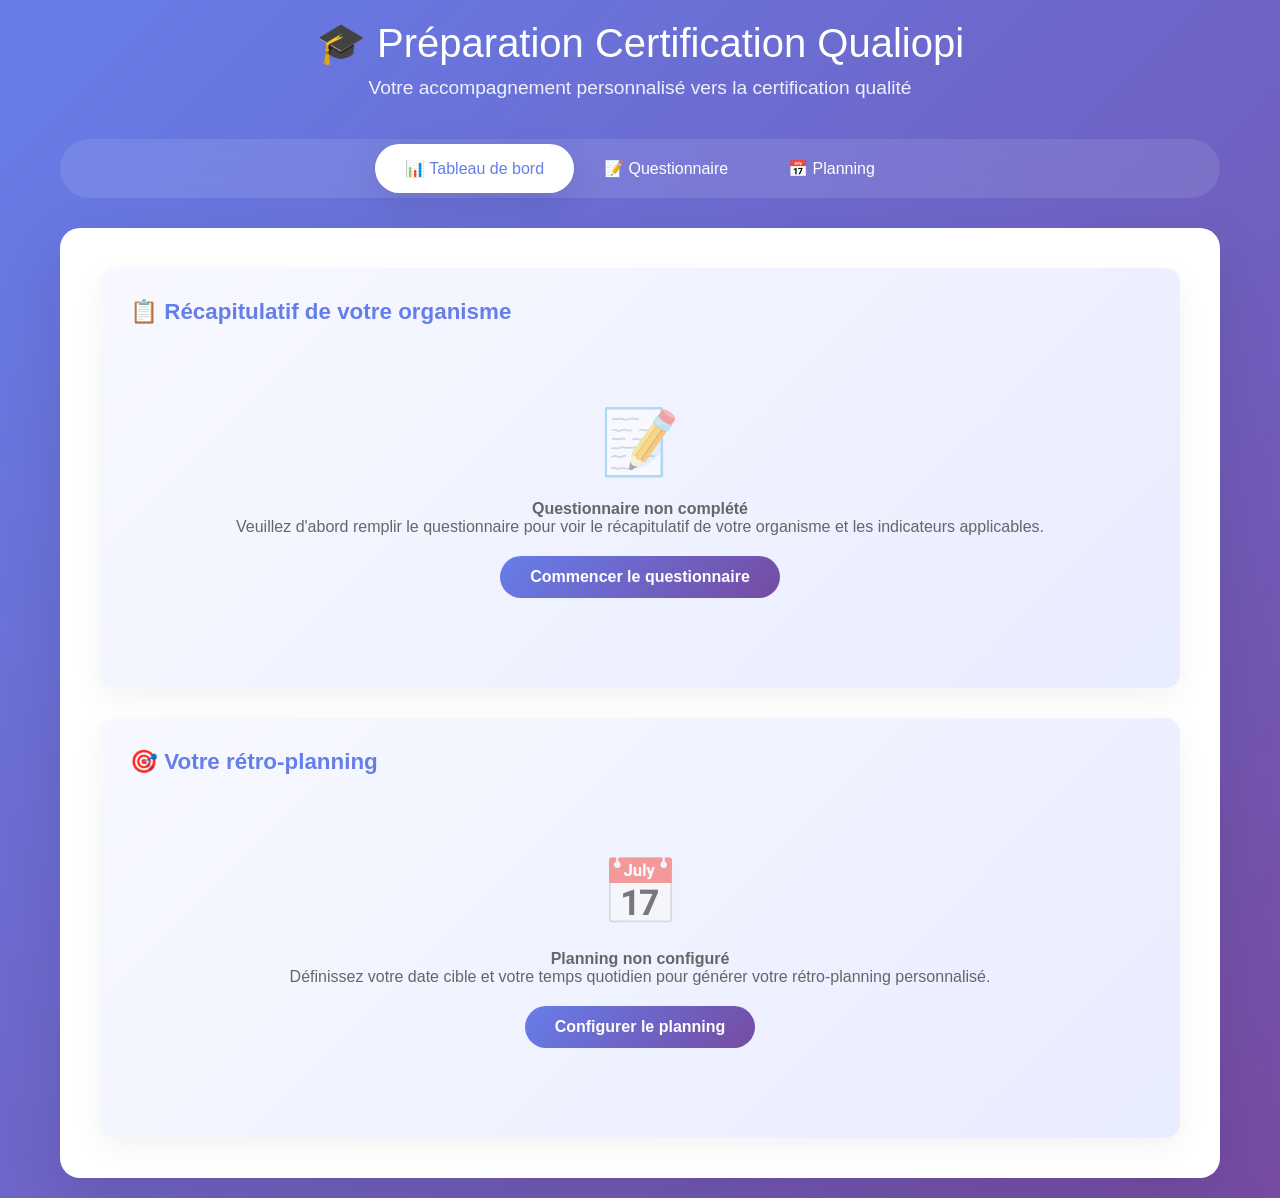
==== index.html @ b95e2dc5 "Update index.html" ====
<!DOCTYPE html>
<html lang="fr">
<head>
    <meta charset="UTF-8">
    <meta name="viewport" content="width=device-width, initial-scale=1.0">
    <title>Préparation Certification Qualiopi</title>
    <style>
        * { margin: 0; padding: 0; box-sizing: border-box; }
        body {
            font-family: 'Segoe UI', Tahoma, Geneva, Verdana, sans-serif;
            background: linear-gradient(135deg, #667eea 0%, #764ba2 100%);
            min-height: 100vh; color: #333;
        }
        .container { max-width: 1200px; margin: 0 auto; padding: 20px; }
        .header { text-align: center; margin-bottom: 40px; color: white; }
        .header h1 { font-size: 2.5em; margin-bottom: 10px; font-weight: 300; }
        .header p { font-size: 1.2em; opacity: 0.9; }

        .nav-tabs {
            display: flex; justify-content: center; margin-bottom: 30px;
            background: rgba(255, 255, 255, 0.1); border-radius: 50px; padding: 5px;
            backdrop-filter: blur(10px);
        }
        .nav-tab {
            padding: 15px 30px; border: none; background: none; color: white; cursor: pointer;
            border-radius: 50px; transition: all 0.3s ease; font-size: 1em; font-weight: 500;
        }
        .nav-tab.active { background: white; color: #667eea; box-shadow: 0 8px 32px rgba(0,0,0,0.1); }
        .nav-tab:hover:not(.active) { background: rgba(255,255,255,0.2); }

        .content-panel { display: none; background: white; border-radius: 20px; padding: 40px; box-shadow: 0 20px 60px rgba(0,0,0,0.1); backdrop-filter: blur(10px); }
        .content-panel.active { display: block; }

        .dashboard-panel { display: grid; gap: 30px; }
        .summary-card, .timeline-card {
            background: linear-gradient(135deg, #f8f9ff 0%, #e8ecff 100%);
            border-radius: 15px; padding: 30px; box-shadow: 0 10px 30px rgba(0,0,0,0.05);
        }
        .summary-card h3, .timeline-card h3 { color: #667eea; margin-bottom: 20px; font-size: 1.4em; }

        .org-info {
            display: grid; grid-template-columns: repeat(auto-fit, minmax(200px, 1fr));
            gap: 20px; margin-bottom: 20px;
        }
        .info-item { background: white; padding: 20px; border-radius: 10px; border-left: 4px solid #667eea; }
        .info-item strong { display: block; color: #667eea; margin-bottom: 5px; font-size: 0.9em; text-transform: uppercase; }

        .form-section { margin-bottom: 40px; background: #f8f9ff; border-radius: 15px; padding: 30px; }
        .form-section h3 { color: #667eea; margin-bottom: 20px; border-bottom: 2px solid #e8ecff; padding-bottom: 10px; }
        .form-group { margin-bottom: 20px; }
        .form-group label { display: block; margin-bottom: 8px; font-weight: 600; color: #555; }
        .form-group input, .form-group select, .form-group textarea {
            width: 100%; padding: 12px 16px; border: 2px solid #e8ecff; border-radius: 8px; font-size: 1em; transition: border-color 0.3s ease;
        }
        .form-group input:focus, .form-group select:focus, .form-group textarea:focus { outline: none; border-color: #667eea; }

        .checkbox-group { display: grid; grid-template-columns: repeat(auto-fit, minmax(200px, 1fr)); gap: 15px; }
        .checkbox-item { display: flex; align-items: center; padding: 12px; background: white; border-radius: 8px; border: 2px solid #e8ecff; cursor: pointer; transition: all 0.3s ease; }
        .checkbox-item:hover { border-color: #667eea; background: #f8f9ff; }
        .checkbox-item input[type="checkbox"] { width: auto; margin-right: 10px; }

        /* Timeline */
        .timeline { position: relative; margin: 30px 0; }
        .timeline-line {
            position: absolute; top: 0; left: 50%; width: 4px; height: 100%;
            background: linear-gradient(to bottom, #667eea, #764ba2); border-radius: 2px; transform: translateX(-50%);
        }
        .timeline-progress {
            position: absolute; top: 0; left: 50%; width: 4px; height: 0%;
            background: #4ade80; border-radius: 2px; transform: translateX(-50%); transition: height 0.5s ease;
        }
        .timeline-item { display: flex; margin-bottom: 30px; position: relative; }
        .timeline-item:nth-child(odd) .timeline-content { margin-right: auto; margin-left: 0; text-align: right; }
        .timeline-item:nth-child(even) .timeline-content { margin-left: auto; margin-right: 0; text-align: left; }
        .timeline-content {
            width: 45%; background: white; padding: 20px; border-radius: 15px; box-shadow: 0 5px 20px rgba(0,0,0,0.08); position: relative;
        }
        .timeline-dot {
            position: absolute; left: 50%; top: 20px; width: 20px; height: 20px; background: #667eea;
            border: 4px solid white; border-radius: 50%; transform: translateX(-50%); z-index: 2; box-shadow: 0 2px 10px rgba(0,0,0,0.2);
        }
        .timeline-dot.completed { background: #4ade80; }
        .timeline-dot.current { background: #f59e0b; animation: pulse 2s infinite; }
        @keyframes pulse {
            0% { box-shadow: 0 0 0 0 rgba(245,158,11,0.7); }
            70% { box-shadow: 0 0 0 10px rgba(245,158,11,0); }
            100% { box-shadow: 0 0 0 0 rgba(245,158,11,0); }
        }
        .timeline-content h4 { color: #667eea; margin-bottom: 10px; }
        .timeline-content .date { color: #666; font-size: 0.9em; margin-bottom: 10px; }
        .timeline-content .status { display: inline-block; padding: 4px 12px; border-radius: 20px; font-size: 0.8em; font-weight: 600; }
        .status.completed { background: #dcfce7; color: #166534; }
        .status.current { background: #fef3c7; color: #92400e; }
        .status.upcoming { background: #f1f5f9; color: #475569; }

        /* Buttons */
        .btn {
            display: inline-block; padding: 12px 30px; border: none; border-radius: 25px;
            font-size: 1em; font-weight: 600; cursor: pointer; text-decoration: none; text-align: center; transition: all 0.3s ease;
        }
        .btn-primary { background: linear-gradient(135deg, #667eea 0%, #764ba2 100%); color: white; }
        .btn-primary:hover { transform: translateY(-2px); box-shadow: 0 10px 25px rgba(102,126,234,0.3); }
        .btn-secondary { background: #f8f9ff; color: #667eea; border: 2px solid #667eea; }
        .btn-secondary:hover { background: #667eea; color: white; }

        .form-actions { text-align: center; margin-top: 40px; }

        /* Responsive */
        @media (max-width: 768px) {
            .timeline-line, .timeline-progress { left: 30px; }
            .timeline-dot { left: 30px; }
            .timeline-content { width: calc(100% - 80px); margin-left: 60px !important; margin-right: 0 !important; text-align: left !important; }
            .org-info { grid-template-columns: 1fr; }
            .checkbox-group { grid-template-columns: 1fr; }
            .nav-tabs { flex-direction: column; border-radius: 15px; }
            .nav-tab { border-radius: 10px; }
        }

        .empty-state { text-align: center; padding: 60px 20px; color: #666; }
        .empty-state-icon { font-size: 4em; margin-bottom: 20px; opacity: 0.5; }
        .alert { padding: 15px 20px; border-radius: 10px; margin-bottom: 20px; border-left: 4px solid; }
        .alert-info { background: #e0f2fe; border-color: #0288d1; color: #01579b; }
    </style>
</head>
<body>
    <div class="container">
        <header class="header">
            <h1>🎓 Préparation Certification Qualiopi</h1>
            <p>Votre accompagnement personnalisé vers la certification qualité</p>
        </header>

        <nav class="nav-tabs">
            <button class="nav-tab active" onclick="switchTab('dashboard')">📊 Tableau de bord</button>
            <button class="nav-tab" onclick="switchTab('questionnaire')">📝 Questionnaire</button>
            <button class="nav-tab" onclick="switchTab('planning')">📅 Planning</button>
        </nav>

        <!-- Dashboard Panel -->
        <div id="dashboard" class="content-panel active">
            <div class="dashboard-panel">
                <div class="summary-card">
                    <h3>📋 Récapitulatif de votre organisme</h3>
                    <div id="organizationSummary">
                        <div class="empty-state">
                            <div class="empty-state-icon">📝</div>
                            <h4>Questionnaire non complété</h4>
                            <p>Veuillez d'abord remplir le questionnaire pour voir le récapitulatif de votre organisme et les indicateurs applicables.</p>
                            <button class="btn btn-primary" onclick="switchTab('questionnaire')" style="margin-top: 20px;">
                                Commencer le questionnaire
                            </button>
                        </div>
                    </div>
                </div>

                <div class="timeline-card">
                    <h3>🎯 Votre rétro-planning</h3>
                    <div id="timelineSummary">
                        <div class="empty-state">
                            <div class="empty-state-icon">📅</div>
                            <h4>Planning non configuré</h4>
                            <p>Définissez votre date cible et votre temps quotidien pour générer votre rétro-planning personnalisé.</p>
                            <button class="btn btn-primary" onclick="switchTab('planning')" style="margin-top: 20px;">
                                Configurer le planning
                            </button>
                        </div>
                    </div>
                </div>
            </div>
        </div>

        <!-- Questionnaire Panel -->
        <div id="questionnaire" class="content-panel">
            <div class="alert alert-info">
                <strong>Information :</strong> Ce questionnaire nous permet d'identifier les 32 indicateurs Qualiopi applicables à votre organisme et de personnaliser votre préparation.
            </div>

            <form id="qualiopi-form">
                <!-- Section 1 -->
                <div class="form-section">
                    <h3>🏢 Informations générales sur votre organisme</h3>
                    <div class="form-group">
                        <label for="orgName">Nom de l'organisme *</label>
                        <input type="text" id="orgName" name="orgName" required>
                    </div>
                    <div class="form-group">
                        <label for="orgSize">Taille de l'organisme *</label>
                        <select id="orgSize" name="orgSize" required>
                            <option value="">Sélectionnez...</option>
                            <option value="independent">Formateur indépendant (auto-entrepreneur/micro-entreprise)</option>
                            <option value="small">Petite structure (2-10 salariés)</option>
                            <option value="medium">Structure moyenne (11-50 salariés)</option>
                            <option value="large">Grande structure (50+ salariés)</option>
                        </select>
                    </div>
                    <div class="form-group">
                        <label for="hasNDA">Avez-vous un Numéro de Déclaration d'Activité (NDA) ? *</label>
                        <select id="hasNDA" name="hasNDA" required>
                            <option value="">Sélectionnez...</option>
                            <option value="yes">Oui, j'ai un NDA</option>
                            <option value="pending">En cours d'obtention</option>
                            <option value="no">Non, pas encore</option>
                        </select>
                    </div>
                    <div class="form-group">
                        <label for="isNewEntrant">Êtes-vous un "nouvel entrant" ? *</label>
                        <select id="isNewEntrant" name="isNewEntrant" required>
                            <option value="">Sélectionnez...</option>
                            <option value="yes">Oui (première année d'activité ou nouveau type d'action)</option>
                            <option value="no">Non</option>
                        </select>
                    </div>
                </div>

                <!-- Section 2 -->
                <div class="form-section">
                    <h3>🎯 Types d'activités proposées</h3>
                    <div class="form-group">
                        <label>Quelles catégories d'actions proposez-vous ? (plusieurs choix possibles) *</label>
                        <div class="checkbox-group">
                            <div class="checkbox-item">
                                <input type="checkbox" id="activity-formation" name="activities" value="formation">
                                <label for="activity-formation">Actions de formation</label>
                            </div>
                            <div class="checkbox-item">
                                <input type="checkbox" id="activity-vae" name="activities" value="vae">
                                <label for="activity-vae">VAE (Validation des Acquis de l'Expérience)</label>
                            </div>
                            <div class="checkbox-item">
                                <input type="checkbox" id="activity-cbc" name="activities" value="cbc">
                                <label for="activity-cbc">Bilans de compétences (CBC)</label>
                            </div>
                            <div class="checkbox-item">
                                <input type="checkbox" id="activity-cfa" name="activities" value="cfa">
                                <label for="activity-cfa">Actions de formation par apprentissage (CFA)</label>
                            </div>
                        </div>
                    </div>
                </div>

                <!-- Section 3 -->
                <div class="form-section">
                    <h3>📚 Caractéristiques de vos formations</h3>
                    <div class="form-group">
                        <label>Vos formations sont-elles certifiantes ? *</label>
                        <div class="checkbox-group">
                            <div class="checkbox-item">
                                <input type="checkbox" id="certifying-yes" name="certifying" value="yes">
                                <label for="certifying-yes">Oui, certaines formations sont certifiantes</label>
                            </div>
                            <div class="checkbox-item">
                                <input type="checkbox" id="certifying-no" name="certifying" value="no">
                                <label for="certifying-no">Non, formations non certifiantes uniquement</label>
                            </div>
                        </div>
                    </div>
                    <div class="form-group">
                        <label for="trainingDuration">Durée typique de vos formations</label>
                        <select id="trainingDuration" name="trainingDuration">
                            <option value="">Sélectionnez...</option>
                            <option value="short">Formations courtes (moins de 2 jours)</option>
                            <option value="medium">Formations moyennes (2-10 jours)</option>
                            <option value="long">Formations longues (plus de 10 jours)</option>
                            <option value="mixed">Mix de durées différentes</option>
                        </select>
                    </div>
                    <div class="form-group">
                        <label>Modalités de formation proposées *</label>
                        <div class="checkbox-group">
                            <div class="checkbox-item">
                                <input type="checkbox" id="modality-presential" name="modalities" value="presential">
                                <label for="modality-presential">Présentiel</label>
                            </div>
                            <div class="checkbox-item">
                                <input type="checkbox" id="modality-distance" name="modalities" value="distance">
                                <label for="modality-distance">À distance (visioconférence)</label>
                            </div>
                            <div class="checkbox-item">
                                <input type="checkbox" id="modality-elearning" name="modalities" value="elearning">
                                <label for="modality-elearning">E-learning (plateforme LMS)</label>
                            </div>
                            <div class="checkbox-item">
                                <input type="checkbox" id="modality-blended" name="modalities" value="blended">
                                <label for="modality-blended">Mixte (blended learning)</label>
                            </div>
                        </div>
                    </div>
                </div>

                <!-- Section 4 -->
                <div class="form-section">
                    <h3>👥 Organisation et ressources</h3>
                    <div class="form-group">
                        <label for="hasOwnLocals">Disposez-vous de locaux propres ?</label>
                        <select id="hasOwnLocals" name="hasOwnLocals">
                            <option value="">Sélectionnez...</option>
                            <option value="yes">Oui</option>
                            <option value="no">Non (intervention chez le client/location)</option>
                            <option value="mixed">Les deux</option>
                        </select>
                    </div>
                    <div class="form-group">
                        <label for="usesSoustraitance">Faites-vous appel à la sous-traitance ?</label>
                        <select id="usesSoustraitance" name="usesSoustraitance">
                            <option value="">Sélectionnez...</option>
                            <option value="yes">Oui</option>
                            <option value="no">Non</option>
                        </select>
                    </div>
                    <div class="form-group">
                        <label for="isMultiSite">Êtes-vous multi-sites ?</label>
                        <select id="isMultiSite" name="isMultiSite">
                            <option value="">Sélectionnez...</option>
                            <option value="yes">Oui</option>
                            <option value="no">Non</option>
                        </select>
                    </div>
                </div>

                <div class="form-actions">
                    <button type="submit" class="btn btn-primary">Générer mon récapitulatif</button>
                </div>
            </form>
        </div>

        <!-- Planning Panel -->
        <div id="planning" class="content-panel">
            <div class="alert alert-info">
                <strong>Planification :</strong> Définissez votre date cible et le temps que vous souhaitez consacrer quotidiennement à la préparation pour générer votre rétro-planning.
            </div>

            <form id="planning-form" class="form-section">
                <h3>📅 Configuration du planning</h3>
                <div class="form-group">
                    <label for="targetDate">Date cible pour obtenir la certification *</label>
                    <input type="date" id="targetDate" name="targetDate" required>
                </div>
                <div class="form-group">
                    <label for="dailyTime">Temps quotidien consacré à la préparation (en heures) *</label>
                    <select id="dailyTime" name="dailyTime" required>
                        <option value="">Sélectionnez...</option>
                        <option value="0.5">30 minutes par jour</option>
                        <option value="1">1 heure par jour</option>
                        <option value="2">2 heures par jour</option>
                        <option value="4">4 heures par jour</option>
                        <option value="8">Temps plein (8h par jour)</option>
                    </select>
                </div>
                <div class="form-actions">
                    <button type="submit" class="btn btn-primary">Générer le rétro-planning</button>
                </div>
            </form>

            <div id="timelineContainer" style="display: none;">
                <h3>🎯 Votre rétro-planning personnalisé</h3>
                <div class="timeline" id="timeline"><!-- Timeline --></div>
            </div>
        </div>
    </div>

    <script>
        // Data storage
        let organizationData = {};
        let planningData = {};

        // Tabs
        function switchTab(tabName) {
            document.querySelectorAll('.nav-tab').forEach(tab => tab.classList.remove('active'));
            const btn = document.querySelector(`.nav-tab[onclick="switchTab('${tabName}')"]`);
            if (btn) btn.classList.add('active');

            document.querySelectorAll('.content-panel').forEach(panel => panel.classList.remove('active'));
            const panel = document.getElementById(tabName);
            if (panel) panel.classList.add('active');
        }

        // Forms
        document.getElementById('qualiopi-form').addEventListener('submit', function(e) {
            e.preventDefault();
            processQuestionnaire();
        });
        document.getElementById('planning-form').addEventListener('submit', function(e) {
            e.preventDefault();
            processPlanning();
        });

        function processQuestionnaire() {
          const formEl = document.getElementById('qualiopi-form');
          const formData = new FormData(formEl);
          organizationData = {};
        
          // 1) Champs "simples"
          for (let [key, value] of formData.entries()) {
            if (organizationData[key]) {
              if (Array.isArray(organizationData[key])) organizationData[key].push(value);
              else organizationData[key] = [organizationData[key], value];
            } else {
              organizationData[key] = value;
            }
          }
        
          // 2) Checkbox / multi-choix (on force des tableaux propres)
          const activities = [];
          document.querySelectorAll('input[name="activities"]:checked').forEach(cb => activities.push(cb.value));
          organizationData.activities = activities;
        
          const modalities = [];
          document.querySelectorAll('input[name="modalities"]:checked').forEach(cb => modalities.push(cb.value));
          organizationData.modalities = modalities;
        
          const certifying = [];
          document.querySelectorAll('input[name="certifying"]:checked').forEach(cb => certifying.push(cb.value));
          organizationData.certifying = certifying;
        
          // 3) Sauvegarde locale (✅ la ligne conseillée)
          localStorage.setItem('qualiopi_organization_data', JSON.stringify(organizationData));
        
          // 4) UI
          updateOrganizationSummary();
          switchTab('dashboard');
        }


        function updateOrganizationSummary() {
            const summaryContainer = document.getElementById('organizationSummary');
            const applicableIndicators = getApplicableIndicators();
            
            summaryContainer.innerHTML = `
                <div class="org-info">
                    <div class="info-item">
                        <strong>Organisme</strong>
                        <div>${organizationData.orgName || 'Non renseigné'}</div>
                    </div>
                    <div class="info-item">
                        <strong>Taille</strong>
                        <div>${getOrgSizeLabel(organizationData.orgSize)}</div>
                    </div>
                    <div class="info-item">
                        <strong>NDA</strong>
                        <div>${getNDALabel(organizationData.hasNDA)}</div>
                    </div>
                    <div class="info-item">
                        <strong>Statut</strong>
                        <div>${organizationData.isNewEntrant === 'yes' ? 'Nouvel entrant' : 'Établi'}</div>
                    </div>
                    <div class="info-item">
                        <strong>Activités</strong>
                        <div>${getActivitiesLabel(organizationData.activities)}</div>
                    </div>
                    <div class="info-item">
                        <strong>Modalités</strong>
                        <div>${getModalitiesLabel(organizationData.modalities)}</div>
                    </div>
                </div>
                
                <div style="margin-top: 30px;">
                    <h4 style="color: #667eea; margin-bottom: 15px;">📊 Indicateurs Qualiopi applicables</h4>
                    <div style="background: white; padding: 20px; border-radius: 10px;">
                        <p><strong>${applicableIndicators.total} indicateurs</strong> sur 32 sont applicables à votre organisme :</p>
                        <ul style="margin-top: 10px; padding-left: 20px;">
                            <li><strong>${applicableIndicators.mandatory}</strong> indicateurs socles (obligatoires pour tous)</li>
                            <li><strong>${applicableIndicators.specific}</strong> indicateurs spécifiques à vos activités</li>
                            ${organizationData.isNewEntrant === 'yes' ? '<li><strong>Modalités adaptées</strong> pour nouveaux entrants sur certains indicateurs</li>' : ''}
                        </ul>
                    </div>
                </div>

                <div style="margin-top: 20px; text-align: center;">
                    <button class="btn btn-secondary" onclick="switchTab('questionnaire')">Modifier les informations</button>
                </div>
            `;
        }

        function getApplicableIndicators() {
            const acts = organizationData.activities || [];
            const cert = organizationData.certifying || [];

            let mandatory = 23; // socle
            let specific = 0;
            if (acts.includes('vae')) specific += 1;
            if (acts.includes('cbc')) specific += 1;
            if (acts.includes('cfa')) specific += 8;
            if (cert.includes('yes')) specific += 2;

            return { total: mandatory + specific, mandatory, specific };
        }

        function processPlanning() {
            const formData = new FormData(document.getElementById('planning-form'));
            planningData = {};
            for (let [key, value] of formData.entries()) planningData[key] = value;

            generateTimeline();
            updateTimelineSummary();
        }

        function generateTimeline() {
            const targetDate = new Date(planningData.targetDate);
            const timeline = [];
            
            const milestones = [
                {
                    name: "Préparation documentation",
                    description: "Rassemblement des documents administratifs et préparation du dossier",
                    daysBeforeTarget: 180,
                    duration: 30,
                    type: "preparation",
                    link: "preparation_documentation_page.html" // exemple
                },
                {
                    name: "Recevabilité",
                    description: "Dépôt du dossier et examen de recevabilité",
                    daysBeforeTarget: 150,
                    duration: 15,
                    type: "administrative",
                    link: "recevabilite_page.html"
                },
                {
                    name: "Préparation audit initial",
                    description: "Mise en place des processus et préparation des preuves",
                    daysBeforeTarget: 120,
                    duration: 90,
                    type: "preparation",
                    link: ""
                },
                {
                    name: "Audit initial",
                    description: "Audit sur site par l'organisme certificateur",
                    daysBeforeTarget: 30,
                    duration: 1,
                    type: "audit",
                    link: ""
                },
                {
                    name: "Certification obtenue",
                    description: "Obtention du certificat Qualiopi (valable 3 ans)",
                    daysBeforeTarget: 0,
                    duration: 0,
                    type: "certification",
                    link: ""
                }
            ];
            milestones.forEach(milestone => {
              // start = date de début
              const start = new Date(targetDate);
              start.setDate(start.getDate() - milestone.daysBeforeTarget);
            
              // end = date de fin
              const end = new Date(start);
              end.setDate(end.getDate() + milestone.duration);
            
              // --- Stockage générique (clé dérivée du nom) ---
              const key = 'ms_' + milestone.name
                .normalize('NFD').replace(/[\u0300-\u036f]/g, '') // enlève accents
                .toLowerCase()
                .replace(/\s+/g, '_'); // espaces -> underscore
            
              // ⚠️ astuce anti décalage fuseau : on stocke en AAAA-MM-JJ
              const startStr = start.toISOString().split('T')[0];
              const endStr   = end.toISOString().split('T')[0];
            
              localStorage.setItem(key, JSON.stringify({ start: startStr, end: endStr }));
            
              // --- Pousse dans la timeline (date = start pour ta fonction existante) ---
              timeline.push({
                ...milestone,
                date: start,
                start,          // dispo si tu veux l'utiliser plus tard
                end,            // idem
                status: getTimelineStatus(start, end)
              });
            });

displayTimeline(timeline);

// Maintenant, la fonction ne recalcule plus endDate : elle reçoit start et end
function getTimelineStatus(start, end) {
  const today = new Date();
  if (today > end) return 'completed';
  if (today >= start && today <= end) return 'current';
  return 'upcoming';
}
        
        function displayTimeline(timeline) {
            const container = document.getElementById('timeline');
            const timelineContainer = document.getElementById('timelineContainer');
            
            let timelineHTML = '';
            let completedCount = 0;
            
            timeline.forEach((item) => {
                if (item.status === 'completed') completedCount++;

                const buttonHTML = item.link && item.link.trim() !== ""
                    ? `
                    <div style="margin-top:10px">
                        <a href="${item.link}" class="btn btn-primary" style="text-decoration:none;">
                            Ouvrir la page liée
                        </a>
                    </div>`
                    : `
                    <div style="margin-top:10px">
                        <button class="btn btn-primary" style="opacity:.6; cursor:not-allowed;" disabled title="Lien à venir">
                            Page liée (à venir)
                        </button>
                    </div>`;

                timelineHTML += `
                    <div class="timeline-item">
                        <div class="timeline-dot ${item.status}"></div>
                        <div class="timeline-content">
                            <h4>${item.name}</h4>
                            <div class="date">${formatDate(item.date)}</div>
                            <p>${item.description}</p>
                            <span class="status ${item.status}">
                                ${getStatusLabel(item.status)}
                            </span>
                            ${buttonHTML}
                        </div>
                    </div>
                `;
            });

            container.innerHTML = `
                <div class="timeline-line"></div>
                <div class="timeline-progress" style="height: ${(completedCount / timeline.length) * 100}%"></div>
                ${timelineHTML}
            `;

            timelineContainer.style.display = 'block';
        }

        function updateTimelineSummary() {
            const summaryContainer = document.getElementById('timelineSummary');
            const targetDate = new Date(planningData.targetDate);
            const today = new Date();
            const daysRemaining = Math.ceil((targetDate - today) / (1000 * 60 * 60 * 24));

            summaryContainer.innerHTML = `
                <div class="org-info">
                    <div class="info-item">
                        <strong>Date cible</strong>
                        <div>${formatDate(targetDate)}</div>
                    </div>
                    <div class="info-item">
                        <strong>Jours restants</strong>
                        <div>${daysRemaining > 0 ? daysRemaining : 0} jours</div>
                    </div>
                    <div class="info-item">
                        <strong>Temps quotidien</strong>
                        <div>${planningData.dailyTime}h par jour</div>
                    </div>
                    <div class="info-item">
                        <strong>Temps total estimé</strong>
                        <div>${Math.ceil(Math.max(daysRemaining,0) * parseFloat(planningData.dailyTime || 0))}h</div>
                    </div>
                </div>
                
                <div style="margin-top: 20px; text-align: center;">
                    <button class="btn btn-secondary" onclick="switchTab('planning')">Voir le planning détaillé</button>
                </div>
            `;
        }

        // Utils
        function getOrgSizeLabel(size) {
            const labels = {
                'independent': 'Formateur indépendant',
                'small': 'Petite structure (2-10 salariés)',
                'medium': 'Structure moyenne (11-50 salariés)',
                'large': 'Grande structure (50+ salariés)'
            };
            return labels[size] || 'Non renseigné';
        }
        function getNDALabel(nda) {
            const labels = { 'yes': 'Obtenu', 'pending': 'En cours', 'no': 'À obtenir' };
            return labels[nda] || 'Non renseigné';
        }
        function getActivitiesLabel(activities) {
            const labels = { 'formation': 'Actions de formation', 'vae': 'VAE', 'cbc': 'Bilans de compétences', 'cfa': 'Formation par apprentissage' };
            return (activities || []).map(a => labels[a]).join(', ') || 'Non renseigné';
        }
        function getModalitiesLabel(modalities) {
            const labels = { 'presential': 'Présentiel', 'distance': 'À distance', 'elearning': 'E-learning', 'blended': 'Mixte' };
            return (modalities || []).map(m => labels[m]).join(', ') || 'Non renseigné';
        }
        function getStatusLabel(status) {
            const labels = { 'completed': 'Terminé', 'current': 'En cours', 'upcoming': 'À venir' };
            return labels[status] || status;
        }
        function formatDate(date) {
            return date.toLocaleDateString('fr-FR', { day: 'numeric', month: 'long', year: 'numeric' });
        }

        // Init
        document.addEventListener('DOMContentLoaded', function() {
            const todayStr = new Date().toISOString().split('T')[0];
            const targetInput = document.getElementById('targetDate');
            targetInput.min = todayStr;

            const defaultTarget = new Date();
            defaultTarget.setMonth(defaultTarget.getMonth() + 6);
            targetInput.value = defaultTarget.toISOString().split('T')[0];
        });
    </script>
</body>
</html>
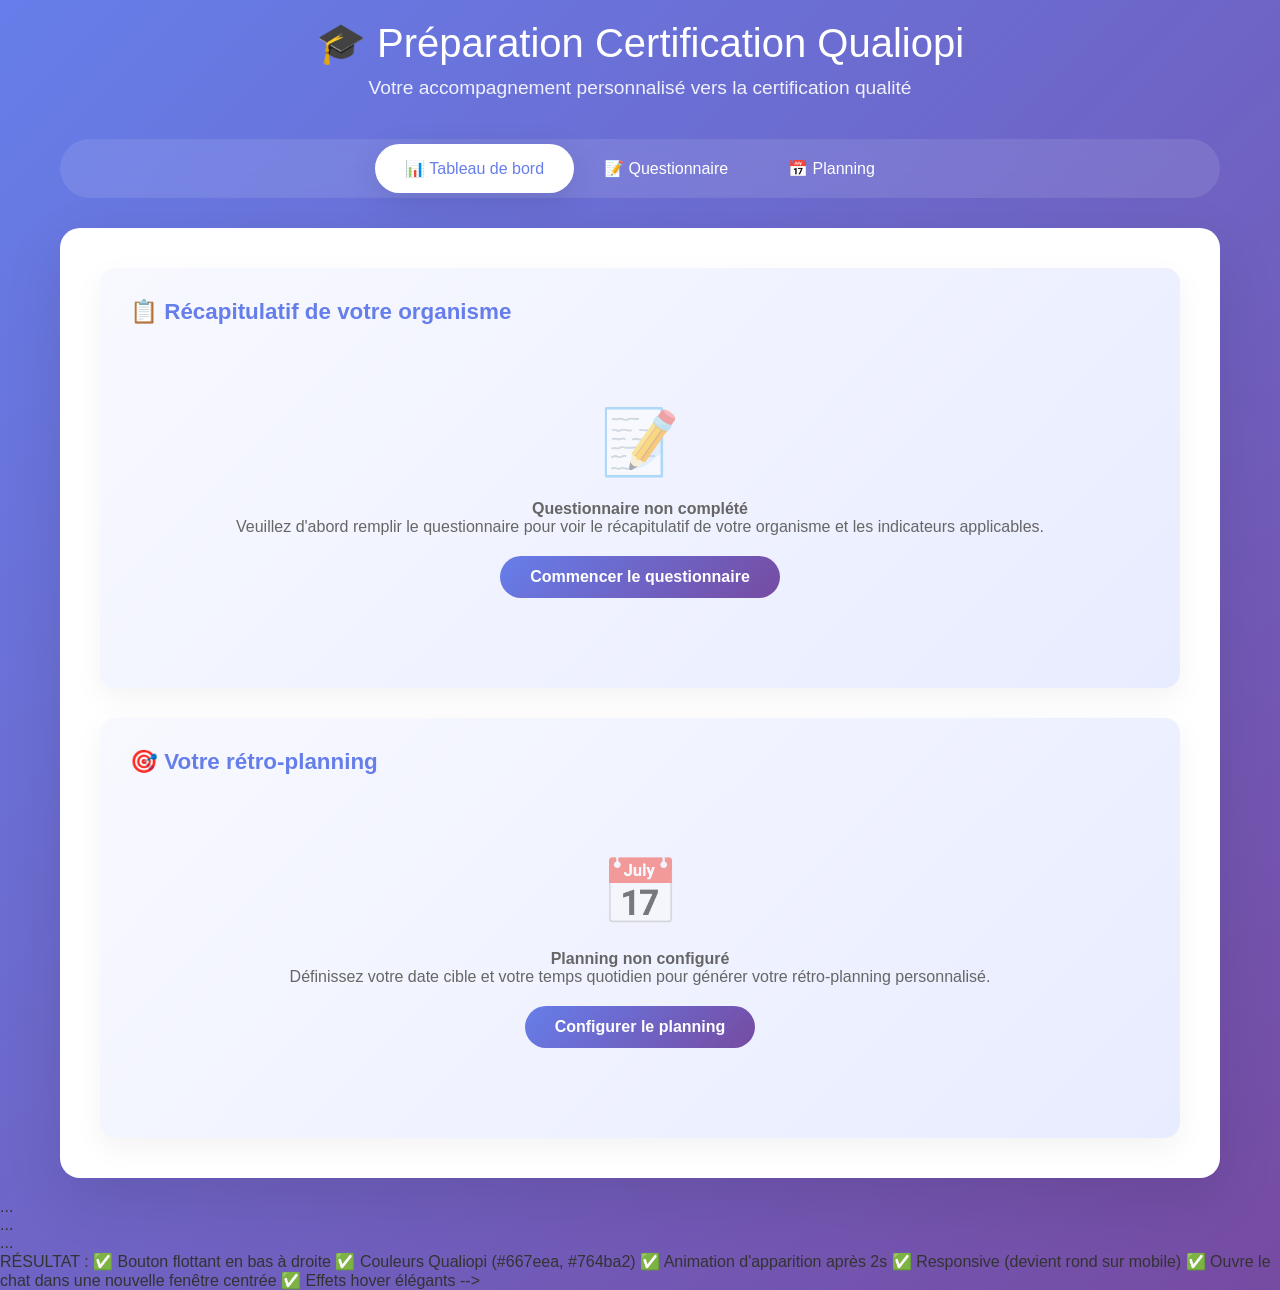
==== commit 7f439e34: "Ajout bouton flottant" ====
--- a/index.html
+++ b/index.html
@@ -419,7 +419,6 @@
           switchTab('dashboard');
         }
 
-
         function updateOrganizationSummary() {
             const summaryContainer = document.getElementById('organizationSummary');
             const applicableIndicators = getApplicableIndicators();
@@ -504,7 +503,7 @@
                     daysBeforeTarget: 180,
                     duration: 30,
                     type: "preparation",
-                    link: "preparation_documentation_page.html" // exemple
+                    link: "preparation_documentation_page.html"
                 },
                 {
                     name: "Recevabilité",
@@ -520,7 +519,7 @@
                     daysBeforeTarget: 120,
                     duration: 90,
                     type: "preparation",
-                    link: ""
+                    link: "preparation_audit_initial_page.html"
                 },
                 {
                     name: "Audit initial",
@@ -528,7 +527,7 @@
                     daysBeforeTarget: 30,
                     duration: 1,
                     type: "audit",
-                    link: ""
+                    link: "audit-initial-page.html"
                 },
                 {
                     name: "Certification obtenue",
@@ -539,6 +538,7 @@
                     link: ""
                 }
             ];
+            
             milestones.forEach(milestone => {
               // start = date de début
               const start = new Date(targetDate);
@@ -570,15 +570,16 @@
               });
             });
 
-displayTimeline(timeline);
-
-// Maintenant, la fonction ne recalcule plus endDate : elle reçoit start et end
-function getTimelineStatus(start, end) {
-  const today = new Date();
-  if (today > end) return 'completed';
-  if (today >= start && today <= end) return 'current';
-  return 'upcoming';
-}
+            displayTimeline(timeline);
+        }
+
+        // Maintenant, la fonction ne recalcule plus endDate : elle reçoit start et end
+        function getTimelineStatus(start, end) {
+          const today = new Date();
+          if (today > end) return 'completed';
+          if (today >= start && today <= end) return 'current';
+          return 'upcoming';
+        }
         
         function displayTimeline(timeline) {
             const container = document.getElementById('timeline');
@@ -594,13 +595,13 @@
                     ? `
                     <div style="margin-top:10px">
                         <a href="${item.link}" class="btn btn-primary" style="text-decoration:none;">
-                            Ouvrir la page liée
+                            Accéder à cette étape
                         </a>
                     </div>`
                     : `
                     <div style="margin-top:10px">
-                        <button class="btn btn-primary" style="opacity:.6; cursor:not-allowed;" disabled title="Lien à venir">
-                            Page liée (à venir)
+                        <button class="btn btn-primary" style="opacity:.6; cursor:not-allowed;" disabled title="Cette étape n'est pas encore disponible">
+                            Étape à venir
                         </button>
                     </div>`;
 
@@ -700,8 +701,195 @@
             const defaultTarget = new Date();
             defaultTarget.setMonth(defaultTarget.getMonth() + 6);
             targetInput.value = defaultTarget.toISOString().split('T')[0];
+
+            // Try to restore saved data
+            try {
+                const savedOrgData = localStorage.getItem('qualiopi_organization_data');
+                if (savedOrgData) {
+                    organizationData = JSON.parse(savedOrgData);
+                    updateOrganizationSummary();
+                }
+            } catch (error) {
+                console.log('No saved organization data found');
+            }
         });
     </script>
 </body>
 </html>
 
+<!-- ===== BOUTON CHAT FLOTTANT QUALIOPI ===== -->
+<!-- À ajouter dans votre index.html juste avant </body> -->
+
+<div id="chat-float-button" class="chat-float-button">
+    <button onclick="openQualiopiChat()" title="Assistant Qualiopi - Posez vos questions">
+        <svg width="24" height="24" viewBox="0 0 24 24" fill="none" xmlns="http://www.w3.org/2000/svg">
+            <path d="M12 2C6.48 2 2 6.48 2 12C2 13.54 2.38 14.99 3.06 16.26L2 22L7.74 20.94C9.01 21.62 10.46 22 12 22C17.52 22 22 17.52 22 12C22 6.48 17.52 2 12 2ZM12 20C10.74 20 9.54 19.67 8.5 19.09L8.19 18.93L4.93 19.78L5.78 16.52L5.62 16.21C5.04 15.17 4.71 13.97 4.71 12.71C4.71 7.98 8.27 4.29 12.71 4.29C17.15 4.29 20.71 7.98 20.71 12.71C20.71 17.44 17.15 21.13 12.71 21.13L12 20Z" fill="currentColor"/>
+            <path d="M8.5 9.5C8.5 9.22 8.72 9 9 9H15C15.28 9 15.5 9.22 15.5 9.5C15.5 9.78 15.28 10 15 10H9C8.72 10 8.5 9.78 8.5 9.5ZM8.5 12C8.5 11.72 8.72 11.5 9 11.5H15C15.28 11.5 15.5 11.72 15.5 12C15.5 12.28 15.28 12.5 15 12.5H9C8.72 12.5 8.5 12.28 8.5 12ZM8.5 14.5C8.5 14.22 8.72 14 9 14H13C13.28 14 13.5 14.22 13.5 14.5C13.5 14.78 13.28 15 13 15H9C8.72 15 8.5 14.78 8.5 14.5Z" fill="currentColor"/>
+        </svg>
+        <span>Assistant Qualiopi</span>
+    </button>
+</div>
+
+<!-- ===== STYLES CSS ===== -->
+<!-- À ajouter dans votre <head> ou fichier CSS -->
+<style>
+/* Bouton flottant Qualiopi */
+.chat-float-button {
+    position: fixed;
+    bottom: 30px;
+    right: 30px;
+    z-index: 1000;
+    font-family: 'Segoe UI', Tahoma, Geneva, Verdana, sans-serif;
+}
+
+.chat-float-button button {
+    display: flex;
+    align-items: center;
+    gap: 12px;
+    background: linear-gradient(135deg, #667eea 0%, #764ba2 100%);
+    color: white;
+    border: none;
+    border-radius: 25px;
+    padding: 15px 25px;
+    font-size: 1em;
+    font-weight: 600;
+    cursor: pointer;
+    box-shadow: 0 10px 30px rgba(102, 126, 234, 0.3);
+    transition: all 0.3s ease;
+    text-decoration: none;
+    white-space: nowrap;
+}
+
+.chat-float-button button:hover {
+    transform: translateY(-3px);
+    box-shadow: 0 15px 40px rgba(102, 126, 234, 0.4);
+    background: linear-gradient(135deg, #5a6fd8 0%, #6b4491 100%);
+}
+
+.chat-float-button button:active {
+    transform: translateY(-1px);
+}
+
+.chat-float-button svg {
+    flex-shrink: 0;
+}
+
+/* Responsive - Mobile */
+@media (max-width: 768px) {
+    .chat-float-button {
+        bottom: 20px;
+        right: 20px;
+    }
+    
+    .chat-float-button button {
+        padding: 12px 20px;
+        font-size: 0.9em;
+    }
+    
+    .chat-float-button button span {
+        display: none; /* Cache le texte sur mobile */
+    }
+    
+    .chat-float-button button {
+        border-radius: 50%;
+        width: 60px;
+        height: 60px;
+        padding: 0;
+        justify-content: center;
+    }
+}
+</style>
+
+<!-- ===== JAVASCRIPT ===== -->
+<!-- À ajouter juste avant </body> -->
+<script>
+function openQualiopiChat() {
+    // Ouvre le chat dans une nouvelle fenêtre
+    window.open(
+        'https://omiaio.app.n8n.cloud/webhook/84f2dfa8-4ab8-4c54-998e-a1f69c3fb107/chat', 
+        '_blank', 
+        'width=450,height=700,scrollbars=yes,resizable=yes,left=' + (screen.width/2 - 225) + ',top=' + (screen.height/2 - 350)
+    );
+}
+
+// Animation d'apparition au chargement de la page
+document.addEventListener('DOMContentLoaded', function() {
+    const floatButton = document.getElementById('chat-float-button');
+    if (floatButton) {
+        // Le bouton commence invisible
+        floatButton.style.opacity = '0';
+        floatButton.style.transform = 'translateY(100px)';
+        floatButton.style.transition = 'all 0.5s ease';
+        
+        // Animation d'entrée après 2 secondes
+        setTimeout(() => {
+            floatButton.style.opacity = '1';
+            floatButton.style.transform = 'translateY(0)';
+        }, 2000);
+    }
+});
+</script>
+
+<!-- ===== INSTRUCTIONS D'INTÉGRATION ===== -->
+<!--
+ÉTAPES POUR INTÉGRER DANS VOTRE INDEX.HTML :
+
+1. COPIEZ LE CSS :
+   - Copiez tout le contenu <style>...</style>
+   - Collez-le dans votre <head> OU dans votre fichier CSS existant
+
+2. COPIEZ LE HTML :
+   - Copiez la <div id="chat-float-button">...</div>
+   - Collez-la juste avant la fermeture </body>
+
+3. COPIEZ LE JAVASCRIPT :
+   - Copiez tout le contenu <script>...</script>
+   - Collez-le juste avant la fermeture </body> (après le HTML du bouton)
+
+EXEMPLE COMPLET D'INTÉGRATION :
+
+<!DOCTYPE html>
+<html lang="fr">
+<head>
+    <meta charset="UTF-8">
+    <meta name="viewport" content="width=device-width, initial-scale=1.0">
+    <title>Mon Site Qualiopi</title>
+    
+    <!-- VOS STYLES EXISTANTS -->
+    <style>
+        /* Vos styles existants... */
+    </style>
+    
+    <!-- AJOUTER ICI LE CSS DU BOUTON CHAT -->
+    <style>
+        .chat-float-button { ... }
+        /* Tout le CSS du bouton */
+    </style>
+</head>
+<body>
+    <!-- VOTRE CONTENU EXISTANT -->
+    <header>...</header>
+    <main>...</main>
+    <footer>...</footer>
+    
+    <!-- AJOUTER ICI LE BOUTON CHAT -->
+    <div id="chat-float-button" class="chat-float-button">
+        <!-- Contenu du bouton -->
+    </div>
+    
+    <!-- AJOUTER ICI LE JAVASCRIPT -->
+    <script>
+        function openQualiopiChat() { ... }
+        /* Tout le JavaScript */
+    </script>
+</body>
+</html>
+
+RÉSULTAT :
+✅ Bouton flottant en bas à droite
+✅ Couleurs Qualiopi (#667eea, #764ba2)
+✅ Animation d'apparition après 2s
+✅ Responsive (devient rond sur mobile)
+✅ Ouvre le chat dans une nouvelle fenêtre centrée
+✅ Effets hover élégants
+-->
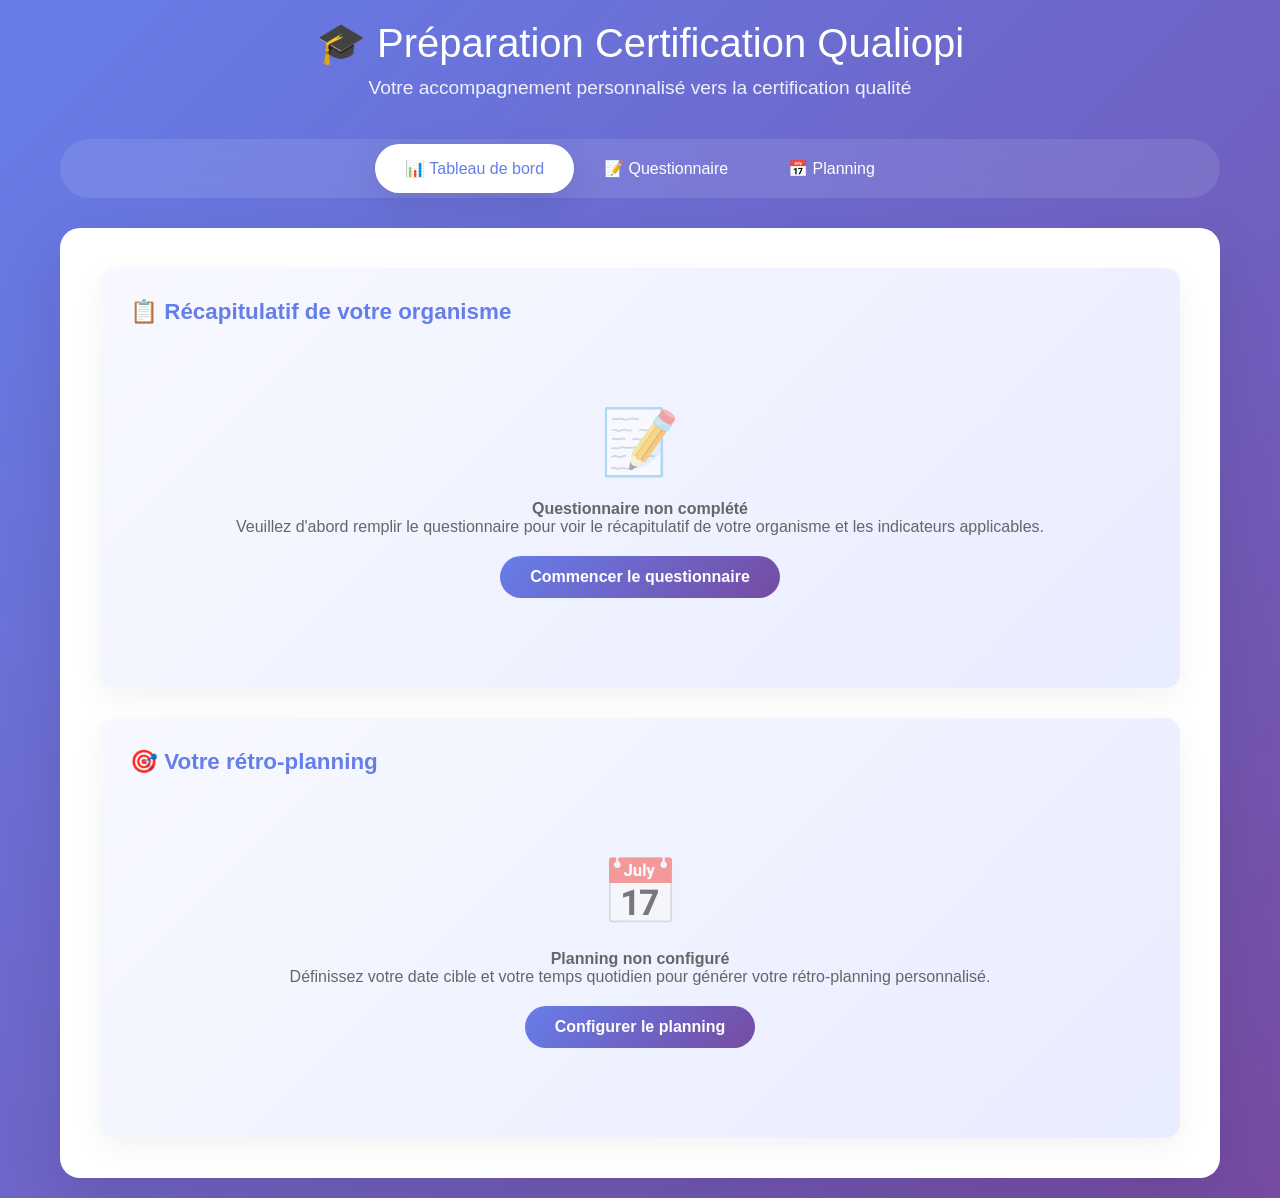
==== commit a1d3aad3: "Ajout des liens js et css" ====
--- a/index.html
+++ b/index.html
@@ -1,9 +1,13 @@
 <!DOCTYPE html>
 <html lang="fr">
-<head>
+<head>    
     <meta charset="UTF-8">
     <meta name="viewport" content="width=device-width, initial-scale=1.0">
     <title>Préparation Certification Qualiopi</title>
+
+    <!-- Après tes styles existants -->
+    <link rel="stylesheet" href="assets/css/chat-button.css">
+
     <style>
         * { margin: 0; padding: 0; box-sizing: border-box; }
         body {
@@ -122,6 +126,7 @@
         .alert-info { background: #e0f2fe; border-color: #0288d1; color: #01579b; }
     </style>
 </head>
+<script src="assets/js/chat-button.js"></script>
 <body>
     <div class="container">
         <header class="header">
@@ -716,180 +721,3 @@
     </script>
 </body>
 </html>
-
-<!-- ===== BOUTON CHAT FLOTTANT QUALIOPI ===== -->
-<!-- À ajouter dans votre index.html juste avant </body> -->
-
-<div id="chat-float-button" class="chat-float-button">
-    <button onclick="openQualiopiChat()" title="Assistant Qualiopi - Posez vos questions">
-        <svg width="24" height="24" viewBox="0 0 24 24" fill="none" xmlns="http://www.w3.org/2000/svg">
-            <path d="M12 2C6.48 2 2 6.48 2 12C2 13.54 2.38 14.99 3.06 16.26L2 22L7.74 20.94C9.01 21.62 10.46 22 12 22C17.52 22 22 17.52 22 12C22 6.48 17.52 2 12 2ZM12 20C10.74 20 9.54 19.67 8.5 19.09L8.19 18.93L4.93 19.78L5.78 16.52L5.62 16.21C5.04 15.17 4.71 13.97 4.71 12.71C4.71 7.98 8.27 4.29 12.71 4.29C17.15 4.29 20.71 7.98 20.71 12.71C20.71 17.44 17.15 21.13 12.71 21.13L12 20Z" fill="currentColor"/>
-            <path d="M8.5 9.5C8.5 9.22 8.72 9 9 9H15C15.28 9 15.5 9.22 15.5 9.5C15.5 9.78 15.28 10 15 10H9C8.72 10 8.5 9.78 8.5 9.5ZM8.5 12C8.5 11.72 8.72 11.5 9 11.5H15C15.28 11.5 15.5 11.72 15.5 12C15.5 12.28 15.28 12.5 15 12.5H9C8.72 12.5 8.5 12.28 8.5 12ZM8.5 14.5C8.5 14.22 8.72 14 9 14H13C13.28 14 13.5 14.22 13.5 14.5C13.5 14.78 13.28 15 13 15H9C8.72 15 8.5 14.78 8.5 14.5Z" fill="currentColor"/>
-        </svg>
-        <span>Assistant Qualiopi</span>
-    </button>
-</div>
-
-<!-- ===== STYLES CSS ===== -->
-<!-- À ajouter dans votre <head> ou fichier CSS -->
-<style>
-/* Bouton flottant Qualiopi */
-.chat-float-button {
-    position: fixed;
-    bottom: 30px;
-    right: 30px;
-    z-index: 1000;
-    font-family: 'Segoe UI', Tahoma, Geneva, Verdana, sans-serif;
-}
-
-.chat-float-button button {
-    display: flex;
-    align-items: center;
-    gap: 12px;
-    background: linear-gradient(135deg, #667eea 0%, #764ba2 100%);
-    color: white;
-    border: none;
-    border-radius: 25px;
-    padding: 15px 25px;
-    font-size: 1em;
-    font-weight: 600;
-    cursor: pointer;
-    box-shadow: 0 10px 30px rgba(102, 126, 234, 0.3);
-    transition: all 0.3s ease;
-    text-decoration: none;
-    white-space: nowrap;
-}
-
-.chat-float-button button:hover {
-    transform: translateY(-3px);
-    box-shadow: 0 15px 40px rgba(102, 126, 234, 0.4);
-    background: linear-gradient(135deg, #5a6fd8 0%, #6b4491 100%);
-}
-
-.chat-float-button button:active {
-    transform: translateY(-1px);
-}
-
-.chat-float-button svg {
-    flex-shrink: 0;
-}
-
-/* Responsive - Mobile */
-@media (max-width: 768px) {
-    .chat-float-button {
-        bottom: 20px;
-        right: 20px;
-    }
-    
-    .chat-float-button button {
-        padding: 12px 20px;
-        font-size: 0.9em;
-    }
-    
-    .chat-float-button button span {
-        display: none; /* Cache le texte sur mobile */
-    }
-    
-    .chat-float-button button {
-        border-radius: 50%;
-        width: 60px;
-        height: 60px;
-        padding: 0;
-        justify-content: center;
-    }
-}
-</style>
-
-<!-- ===== JAVASCRIPT ===== -->
-<!-- À ajouter juste avant </body> -->
-<script>
-function openQualiopiChat() {
-    // Ouvre le chat dans une nouvelle fenêtre
-    window.open(
-        'https://omiaio.app.n8n.cloud/webhook/84f2dfa8-4ab8-4c54-998e-a1f69c3fb107/chat', 
-        '_blank', 
-        'width=450,height=700,scrollbars=yes,resizable=yes,left=' + (screen.width/2 - 225) + ',top=' + (screen.height/2 - 350)
-    );
-}
-
-// Animation d'apparition au chargement de la page
-document.addEventListener('DOMContentLoaded', function() {
-    const floatButton = document.getElementById('chat-float-button');
-    if (floatButton) {
-        // Le bouton commence invisible
-        floatButton.style.opacity = '0';
-        floatButton.style.transform = 'translateY(100px)';
-        floatButton.style.transition = 'all 0.5s ease';
-        
-        // Animation d'entrée après 2 secondes
-        setTimeout(() => {
-            floatButton.style.opacity = '1';
-            floatButton.style.transform = 'translateY(0)';
-        }, 2000);
-    }
-});
-</script>
-
-<!-- ===== INSTRUCTIONS D'INTÉGRATION ===== -->
-<!--
-ÉTAPES POUR INTÉGRER DANS VOTRE INDEX.HTML :
-
-1. COPIEZ LE CSS :
-   - Copiez tout le contenu <style>...</style>
-   - Collez-le dans votre <head> OU dans votre fichier CSS existant
-
-2. COPIEZ LE HTML :
-   - Copiez la <div id="chat-float-button">...</div>
-   - Collez-la juste avant la fermeture </body>
-
-3. COPIEZ LE JAVASCRIPT :
-   - Copiez tout le contenu <script>...</script>
-   - Collez-le juste avant la fermeture </body> (après le HTML du bouton)
-
-EXEMPLE COMPLET D'INTÉGRATION :
-
-<!DOCTYPE html>
-<html lang="fr">
-<head>
-    <meta charset="UTF-8">
-    <meta name="viewport" content="width=device-width, initial-scale=1.0">
-    <title>Mon Site Qualiopi</title>
-    
-    <!-- VOS STYLES EXISTANTS -->
-    <style>
-        /* Vos styles existants... */
-    </style>
-    
-    <!-- AJOUTER ICI LE CSS DU BOUTON CHAT -->
-    <style>
-        .chat-float-button { ... }
-        /* Tout le CSS du bouton */
-    </style>
-</head>
-<body>
-    <!-- VOTRE CONTENU EXISTANT -->
-    <header>...</header>
-    <main>...</main>
-    <footer>...</footer>
-    
-    <!-- AJOUTER ICI LE BOUTON CHAT -->
-    <div id="chat-float-button" class="chat-float-button">
-        <!-- Contenu du bouton -->
-    </div>
-    
-    <!-- AJOUTER ICI LE JAVASCRIPT -->
-    <script>
-        function openQualiopiChat() { ... }
-        /* Tout le JavaScript */
-    </script>
-</body>
-</html>
-
-RÉSULTAT :
-✅ Bouton flottant en bas à droite
-✅ Couleurs Qualiopi (#667eea, #764ba2)
-✅ Animation d'apparition après 2s
-✅ Responsive (devient rond sur mobile)
-✅ Ouvre le chat dans une nouvelle fenêtre centrée
-✅ Effets hover élégants
--->
--- a/assets/css/chat-button.css
+++ b/assets/css/chat-button.css
@@ -0,0 +1,112 @@
+/* ===== BOUTON CHAT FLOTTANT QUALIOPI ===== */
+/* Fichier: assets/css/chat-button.css */
+
+.chat-float-button {
+    position: fixed;
+    bottom: 30px;
+    right: 30px;
+    z-index: 1000;
+    font-family: 'Segoe UI', Tahoma, Geneva, Verdana, sans-serif;
+}
+
+.chat-float-button button {
+    display: flex;
+    align-items: center;
+    gap: 12px;
+    background: linear-gradient(135deg, #667eea 0%, #764ba2 100%);
+    color: white;
+    border: none;
+    border-radius: 25px;
+    padding: 15px 25px;
+    font-size: 1em;
+    font-weight: 600;
+    cursor: pointer;
+    box-shadow: 0 10px 30px rgba(102, 126, 234, 0.3);
+    transition: all 0.3s ease;
+    text-decoration: none;
+    white-space: nowrap;
+}
+
+.chat-float-button button:hover {
+    transform: translateY(-3px);
+    box-shadow: 0 15px 40px rgba(102, 126, 234, 0.4);
+    background: linear-gradient(135deg, #5a6fd8 0%, #6b4491 100%);
+}
+
+.chat-float-button button:active {
+    transform: translateY(-1px);
+}
+
+.chat-float-button svg {
+    flex-shrink: 0;
+}
+
+/* Responsive Design */
+@media (max-width: 768px) {
+    .chat-float-button {
+        bottom: 20px;
+        right: 20px;
+    }
+    
+    .chat-float-button button {
+        padding: 12px 20px;
+        font-size: 0.9em;
+    }
+    
+    .chat-float-button button span {
+        display: none; /* Cache le texte sur mobile */
+    }
+    
+    .chat-float-button button {
+        border-radius: 50%;
+        width: 60px;
+        height: 60px;
+        padding: 0;
+        justify-content: center;
+    }
+}
+
+@media (max-width: 480px) {
+    .chat-float-button {
+        bottom: 15px;
+        right: 15px;
+    }
+    
+    .chat-float-button button {
+        width: 55px;
+        height: 55px;
+    }
+}
+
+/* Animation d'entrée */
+.chat-float-button.animate-in {
+    animation: slideInUp 0.5s ease-out;
+}
+
+@keyframes slideInUp {
+    from {
+        opacity: 0;
+        transform: translateY(100px);
+    }
+    to {
+        opacity: 1;
+        transform: translateY(0);
+    }
+}
+
+/* Pulse animation pour attirer l'attention (optionnel) */
+.chat-float-button.pulse {
+    animation: pulse 2s infinite;
+}
+
+@keyframes pulse {
+    0% {
+        transform: scale(1);
+    }
+    50% {
+        transform: scale(1.05);
+    }
+    100% {
+        transform: scale(1);
+    }
+}
